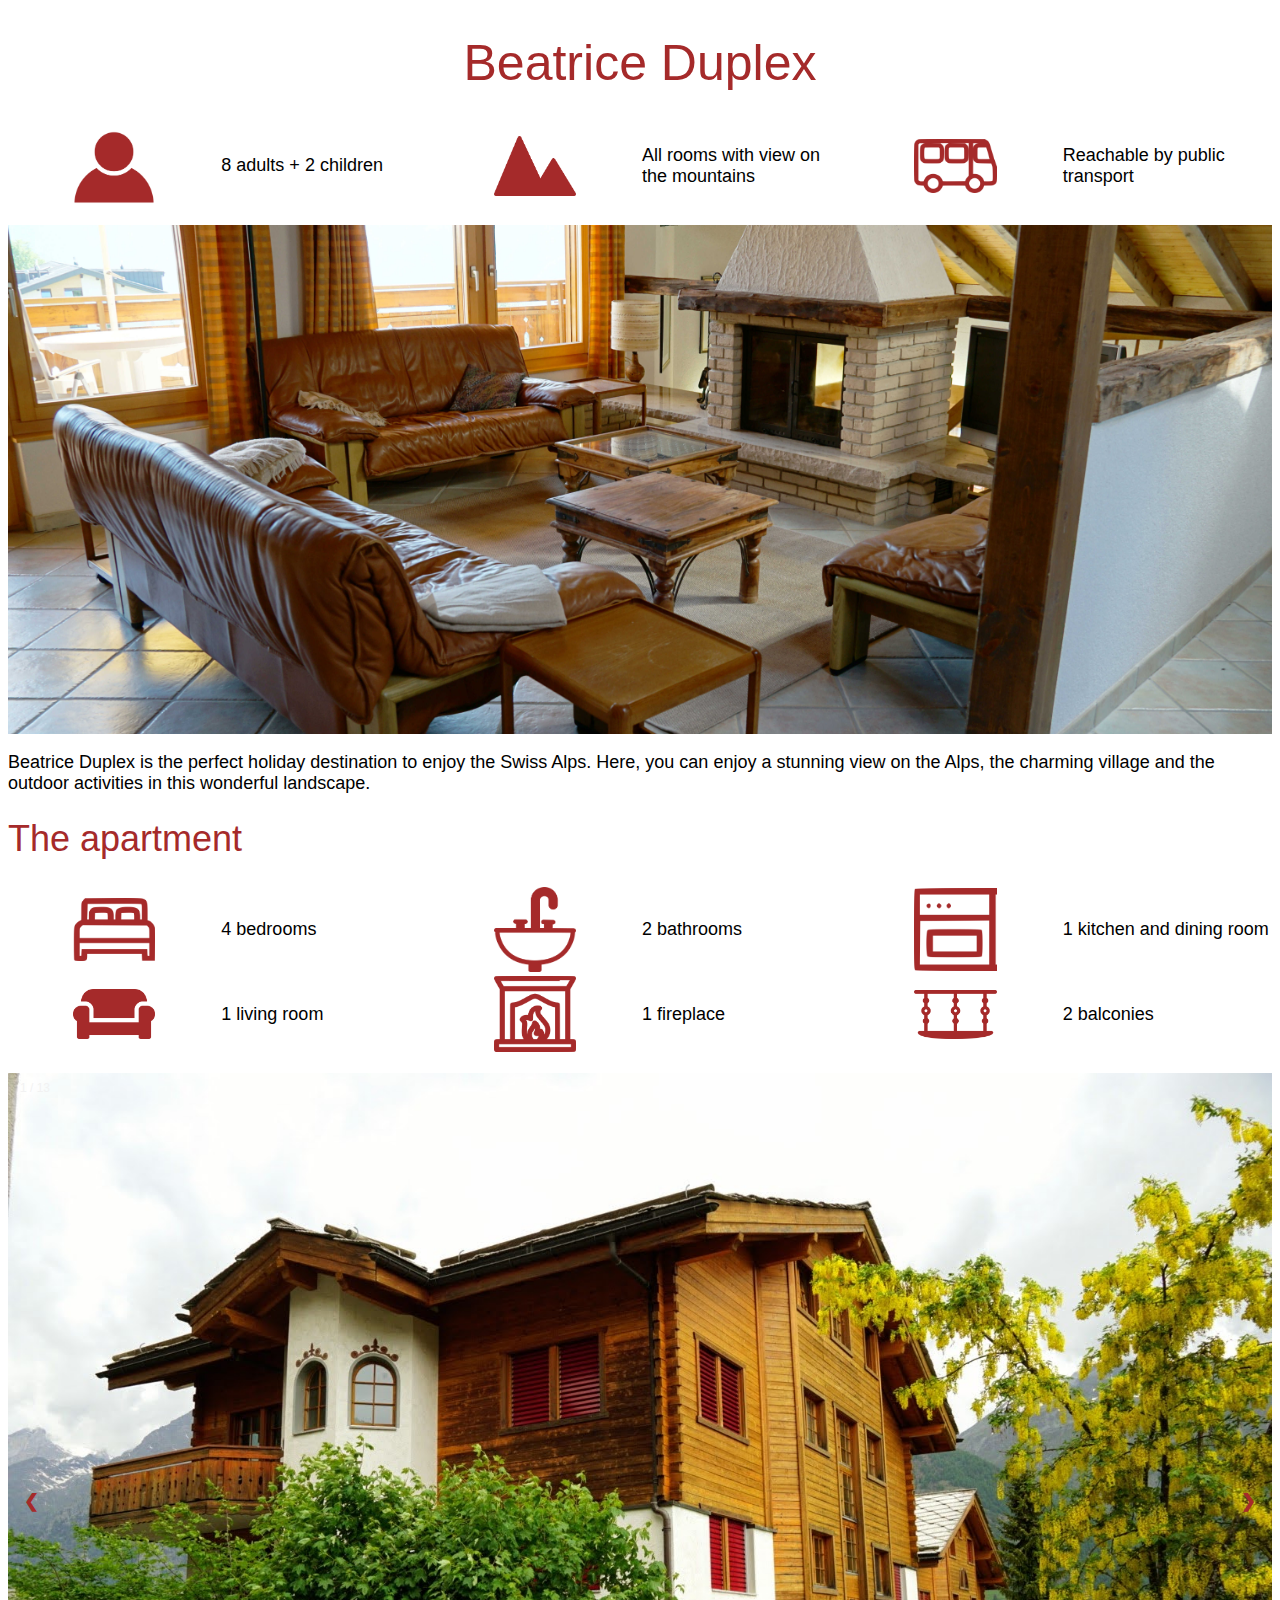
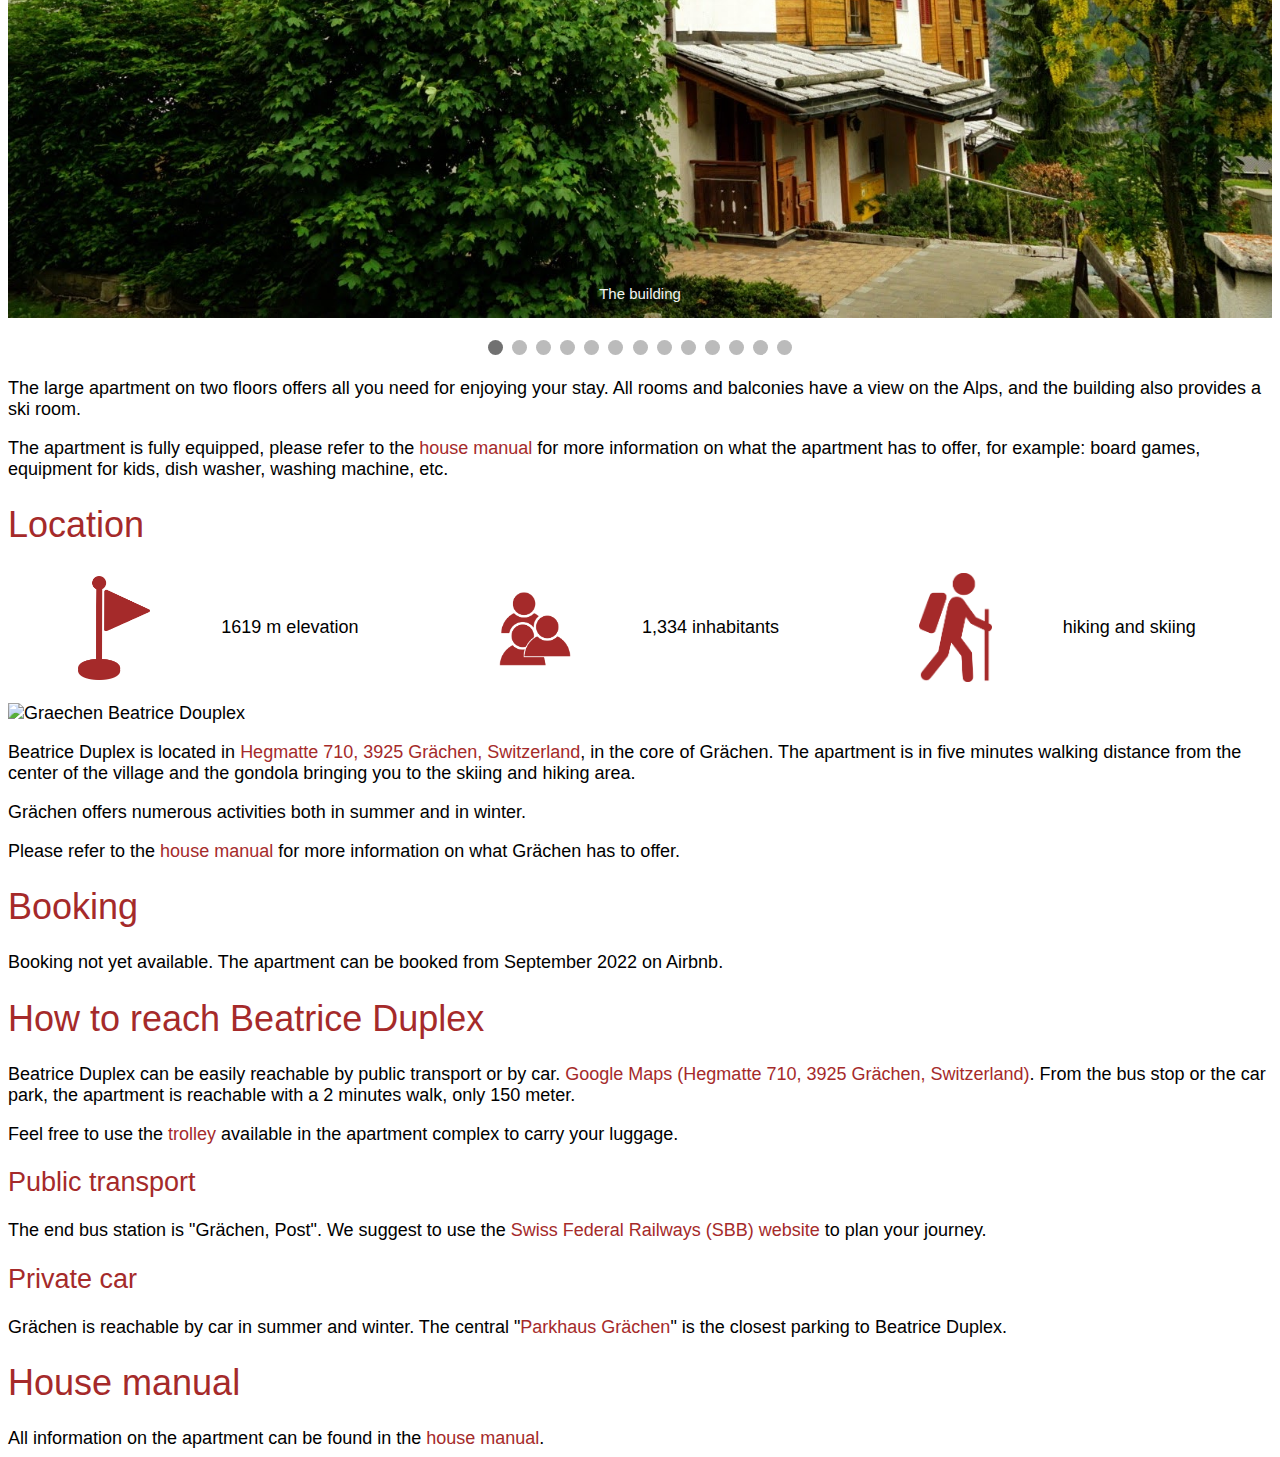
==== index.html @ f0dab436 "Reduced text Signed-off-by: RS <riccardo.scarinci@gmail.com>" ====
<!DOCTYPE html>
<!--
To change this license header, choose License Headers in Project Properties.
To change this template file, choose Tools | Templates
and open the template in the editor.
-->
<html>
    <head>
        <title>Beatrice Duplex</title><!-- tab title -->
        <link rel="stylesheet" href="stylesRiS.css"><!-- RiS style -->
        <meta charset="UTF-8">
        <meta name="viewport" content="width=device-width, initial-scale=1.0">
    </head>
    <body>

        <h1 class="title">Beatrice Duplex</h1>

        <table style="width:100%">
            <tr>
                <td style="width:16%;">
                    <img class="logo" src="Img/logoPerson.png" alt="" width=40%/>
                </td>
                <td style="width:16%;">   
                    8 adults + 2 children
                </td>
                <td style="width:16%;">
                    <img class="logo" src="Img/logoMountain.png" alt="" width=40%/>
                </td>
                <td style="width:16%;">   
                    All rooms with view on the mountains
                </td>
                <td style="width:16%;">
                    <img class="logo" src="Img/logoBus.png" alt="" width=40%/>
                </td>
                <td style="width:16%;">   
                    Reachable by public transport
                </td>
            </tr>
        </table>

        <p></p>

        <img class="img-main" src="Img/0.jpg" alt="Graechen Beatrice Douplex"/>

        <p>
            Beatrice Duplex is the perfect holiday destination to enjoy the Swiss Alps. 
            Here, you can enjoy a stunning view on the Alps, the charming village and the outdoor activities in this wonderful landscape.

        </p>

        <h1 id="apartment">The apartment</h1>

        <table style="width:100%">
            <tr>
                <td style="width:16%;">
                    <img class="logo" src="Img/logoBed.png" alt="" width=40%/>
                </td>
                <td style="width:16%;">   
                    4 bedrooms
                </td>
                <td style="width:16%;">
                    <img class="logo" src="Img/logoBathroom.png" alt="" width=40%/>
                </td>
                <td style="width:16%;">   
                    2 bathrooms
                </td>
                <td style="width:16%;">
                    <img class="logo" src="Img/logoKitchen.png" alt="" width=40%/>
                </td>
                <td style="width:16%;">   
                    1 kitchen and dining room
                </td>
            </tr>
            <tr>
                <td>
                    <img class="logo" src="Img/logoSofa.png" alt="" width=40%/>
                </td>
                <td>   
                    1 living room
                </td>
                <td>
                    <img class="logo" src="Img/logoFlame.png" alt="" width=40%/>
                </td>
                <td>   
                    1 fireplace
                </td>
                <td>
                    <img class="logo" src="Img/logoBalcony.png" alt="" width=40%/>
                </td>
                <td>   
                    2 balconies
                </td>
            </tr>
        </table>

        <p></p>

        <!-- Slideshow container. From: https://www.w3schools.com/howto/howto_js_slideshow.asp-->
        <div class="slideshow-container">

            <!-- Full-width images with number and caption text -->
            <div class="mySlides fade">
                <div class="numbertext">1 / 13</div>
                <img src="Img/1.jpg" style="width: 100%">
                <div class="text">The building</div>
            </div>

            <div class="mySlides fade">
                <div class="numbertext">2 / 13</div>
                <img src="Img/2.jpg" style="width: 100%">
                <div class="text">Dining room</div>
            </div>

            <div class="mySlides fade">
                <div class="numbertext">3 / 13</div>
                <img src="Img/3.jpg" style="width: 100%">
                <div class="text">Kitchen</div>
            </div>

            <div class="mySlides fade">
                <div class="numbertext">4 / 13</div>
                <img src="Img/4h.jpg" style="width: 44.44%">
                <div class="text">Lower floor bedroom 1</div>
            </div>

            <div class="mySlides fade">
                <div class="numbertext">5 / 13</div>
                <img src="Img/5h.jpg" style="width: 44.44%">
                <div class="text">Lower floor bedroom 2</div>
            </div>

            <div class="mySlides fade">
                <div class="numbertext">6 / 13</div>
                <img src="Img/6h.jpg" style="width: 44.44%">
                <div class="text">Lower floor bathroom</div>
            </div> 

            <div class="mySlides fade">
                <div class="numbertext">7 / 13</div>
                <img src="Img/7.jpg" style="width: 100%">
                <div class="text">Staircase to upper floor</div>
            </div> 

            <div class="mySlides fade">
                <div class="numbertext">8 / 13</div>
                <img src="Img/8.jpg" style="width: 100%">
                <div class="text">Living room</div>
            </div>

            <div class="mySlides fade">
                <div class="numbertext">9 / 13</div>
                <img src="Img/9.jpg" style="width: 100%">
                <div class="text">Living room</div>
            </div>

            <div class="mySlides fade">
                <div class="numbertext">10 / 13</div>
                <img src="Img/10.jpg" style="width: 100%">
                <div class="text">Upper floor bedroom 1</div>
            </div>

            <div class="mySlides fade">
                <div class="numbertext">11 / 13</div>
                <img src="Img/11.jpg" style="width: 100%">
                <div class="text">Upper floor bedroom 2</div>
            </div>

            <div class="mySlides fade">
                <div class="numbertext">12 / 13</div>
                <img src="Img/12h.jpg" style="width: 44.44%">
                <div class="text">Upper floor balcony</div>
            </div>

            <div class="mySlides fade">
                <div class="numbertext">13 / 13</div>
                <img src="Img/13h.jpg" style="width: 44.44%">
                <div class="text">Upper floor bathroom</div>
            </div>

            <!-- Next and previous buttons -->
            <a class="prev" onclick="plusSlides(-1)">&#10094;</a>
            <a class="next" onclick="plusSlides(1)">&#10095;</a>
        </div>
        <br>

        <!-- The dots/circles -->
        <div style="text-align:center">
            <span class="dot" onclick="currentSlide(1)"></span>
            <span class="dot" onclick="currentSlide(2)"></span>
            <span class="dot" onclick="currentSlide(3)"></span>
            <span class="dot" onclick="currentSlide(4)"></span>
            <span class="dot" onclick="currentSlide(5)"></span>
            <span class="dot" onclick="currentSlide(6)"></span>
            <span class="dot" onclick="currentSlide(7)"></span>
            <span class="dot" onclick="currentSlide(8)"></span>
            <span class="dot" onclick="currentSlide(9)"></span>
            <span class="dot" onclick="currentSlide(10)"></span>
            <span class="dot" onclick="currentSlide(11)"></span>
            <span class="dot" onclick="currentSlide(12)"></span>
            <span class="dot" onclick="currentSlide(13)"></span>
        </div>

        <!-- JavaScript for slide show -->
        <script src="jsSlideShow.js"></script>

        <p> The large apartment on two floors offers all you need for enjoying your stay.
            All rooms and balconies have a view on the Alps, and the building also provides a ski room.
        </p>

        <p>
            The apartment is fully equipped, please refer to the <a href="houseManual.html" target="_blank">house manual</a> for more information on what the apartment has to offer, for example: board games, equipment for kids, dish washer, washing machine, etc. 
        </p>

        <h1 id="location">Location</h1>
        <table style="width:100%">
            <tr>
                <td style="width:16%;">
                    <img class="logo" src="Img/logoElevation.png" alt="" width=35%/>
                </td>
                <td style="width:16%;">   
                    1619 m elevation
                </td>
                <td style="width:16%;">
                    <img class="logo" src="Img/logoInhabitants.png" alt="" width=35%/>
                </td>
                <td style="width:16%;">   
                    1,334 inhabitants
                </td>
                <td style="width:16%;">
                    <img class="logo" src="Img/logoHiking.png" alt="" width=35%/>
                </td>
                <td style="width:16%;">   
                    hiking and skiing
                </td>
            </tr>
        </table>

        <p></p>

        <img class="img-main" src="Img/graechen1.png" alt="Graechen Beatrice Douplex"/>

        <p>Beatrice Duplex is located in <a href="https://www.google.ch/maps/place/46%C2%B011'53.0%22N+7%C2%B050'19.1%22E/@46.1980573,7.8380907,19z/data=!3m1!4b1!4m5!3m4!1s0x0:0x433d6845b68dfb61!8m2!3d46.1980573!4d7.8386379" target="_blank">
                Hegmatte 710, 3925 Grächen, Switzerland</a>, in the core of Grächen. 
            The apartment is in five minutes walking distance from the center of the village and the gondola bringing you to the skiing and hiking area.</p>

        <p>
            Grächen offers numerous activities both in summer and in winter. <p>
            Please refer to the <a href="houseManual.html" target="_blank">house manual</a> for more information on what Grächen has to offer. 
        </p> 


        <h1 id="booking">Booking</h1>
        Booking not yet available. The apartment can be booked from September 2022 on Airbnb.


        <h1 id="howToReach">How to reach Beatrice Duplex</h1>
        Beatrice Duplex can be easily reachable by public transport or by car.
        <a href="https://www.google.ch/maps/place/46%C2%B011'53.0%22N+7%C2%B050'19.1%22E/@46.1980573,7.8380907,19z/data=!3m1!4b1!4m5!3m4!1s0x0:0x433d6845b68dfb61!8m2!3d46.1980573!4d7.8386379" target="_blank">
            Google Maps (Hegmatte 710, 3925 Grächen, Switzerland)</a>.
        From the bus stop or the car park, the apartment is reachable with a 2 minutes walk, only 150 meter. 

        <p>
            Feel free to use the <a href="houseManual.html#HouseManual_Trolley" target="_blank">trolley</a> available in the apartment complex to carry your luggage.
        </p>

        <h2>Public transport</h2> 
        The end bus station is "Grächen, Post".
        We suggest to use the <a href="https://www.sbb.ch/en" target="_blank">Swiss Federal Railways (SBB) website</a> to plan your journey.

        <h2>Private car</h2>
        Grächen is reachable by car in summer and winter.
        The central "<a href="https://www.google.ch/maps/place/Parkhaus+Gr%C3%A4chen/@46.1975485,7.8381916,18z/data=!4m22!1m16!4m15!1m6!1m2!1s0x478f40910819bbf1:0xd77069975ff9c9c6!2sParkhaus+Gr%C3%A4chen!2m2!1d7.8394723!2d46.1973441!1m6!1m2!1s0x478f4091b676a4ab:0x159057886fe4dd62!2sBeatrice+Relax!2m2!1d7.8386003!2d46.1980609!3e2!3m4!1s0x478f40910819bbf1:0xd77069975ff9c9c6!8m2!3d46.1973441!4d7.8394723?hl=en" target="_blank">Parkhaus Grächen</a>" is the closest parking to Beatrice Duplex.
        
        
        <h1></h1>
        <h1>House manual</h1>
        All information on the apartment can be found in the <a href="houseManual.html" target="_blank">house manual</a>.


    </body>
</html>
---- stylesRiS.css ----
/*
To change this license header, choose License Headers in Project Properties.
To change this template file, choose Tools | Templates
and open the template in the editor.
*/
/* 
    Created on : 22 Jul 2022, 13:59:38
    Author     : Riccardo
*/

/* Font family */
body {
  font-family: Arial;
  font-size: 18px;
}

/* Colour of all headings */
h1, h2, h3 {
  color: brown;
  font-weight:normal;
}



.title{
    font-size: 50px;
    text-align: center;
}

/* hyperlink colour */
a{
    color: brown;
}

a:link {
  text-decoration: none;
}

a:visited {
  text-decoration: none;
}

a:hover {
  text-decoration: underline;
}

a:active {
  text-decoration: none;
}

/* All images centered: https://www.w3schools.com/css/css_align.asp*/
img {
  display: block;
  margin-left: auto;
  margin-right: auto;
}

/* Logo images */
.logo{
    min-width: 30px;
}

/* Main image*/
.img-main{
    width: 100%;
}

/* Slideshow from: https://www.w3schools.com/howto/howto_js_slideshow.asp */

* {box-sizing:border-box}

/* Slideshow container */
.slideshow-container {
  width: 100%;
    /*max-width: 1000px;*/
  position: relative;
  margin: auto;
}

/* Hide the images by default */
.mySlides {
  display: none;
}

/* Next & previous buttons */
.prev, .next {
  cursor: pointer;
  position: absolute;
  top: 50%;
  width: auto;
  margin-top: -22px;
  padding: 16px;
  color: brown;
  font-weight: bold;
  font-size: 18px;
  transition: 0.6s ease;
  border-radius: 0 3px 3px 0;
  user-select: none;
}

/* Position the "next button" to the right */
.next {
  right: 0;
  border-radius: 3px 0 0 3px;
}

/* On hover, add a black background color with a little bit see-through */
.prev:hover, .next:hover {
  background-color: rgba(0,0,0,0.8);
}

/* Caption text */
.text {
  color: #f2f2f2;
  font-size: 15px;
  padding: 8px 12px;
  position: absolute;
  bottom: 8px;
  width: 100%;
  text-align: center;
}

/* Number text (1/3 etc) */
.numbertext {
  color: #f2f2f2;
  font-size: 12px;
  padding: 8px 12px;
  position: absolute;
  top: 0;
}

/* The dots/bullets/indicators */
.dot {
  cursor: pointer;
  height: 15px;
  width: 15px;
  margin: 0 2px;
  background-color: #bbb;
  border-radius: 50%;
  display: inline-block;
  transition: background-color 0.6s ease;
}

.active, .dot:hover {
  background-color: #717171;
}

/* Fading animation */
.fade {
  animation-name: fade;
  animation-duration: 1.5s;
}

@keyframes fade {
  from {opacity: .4}
  to {opacity: 1}
}
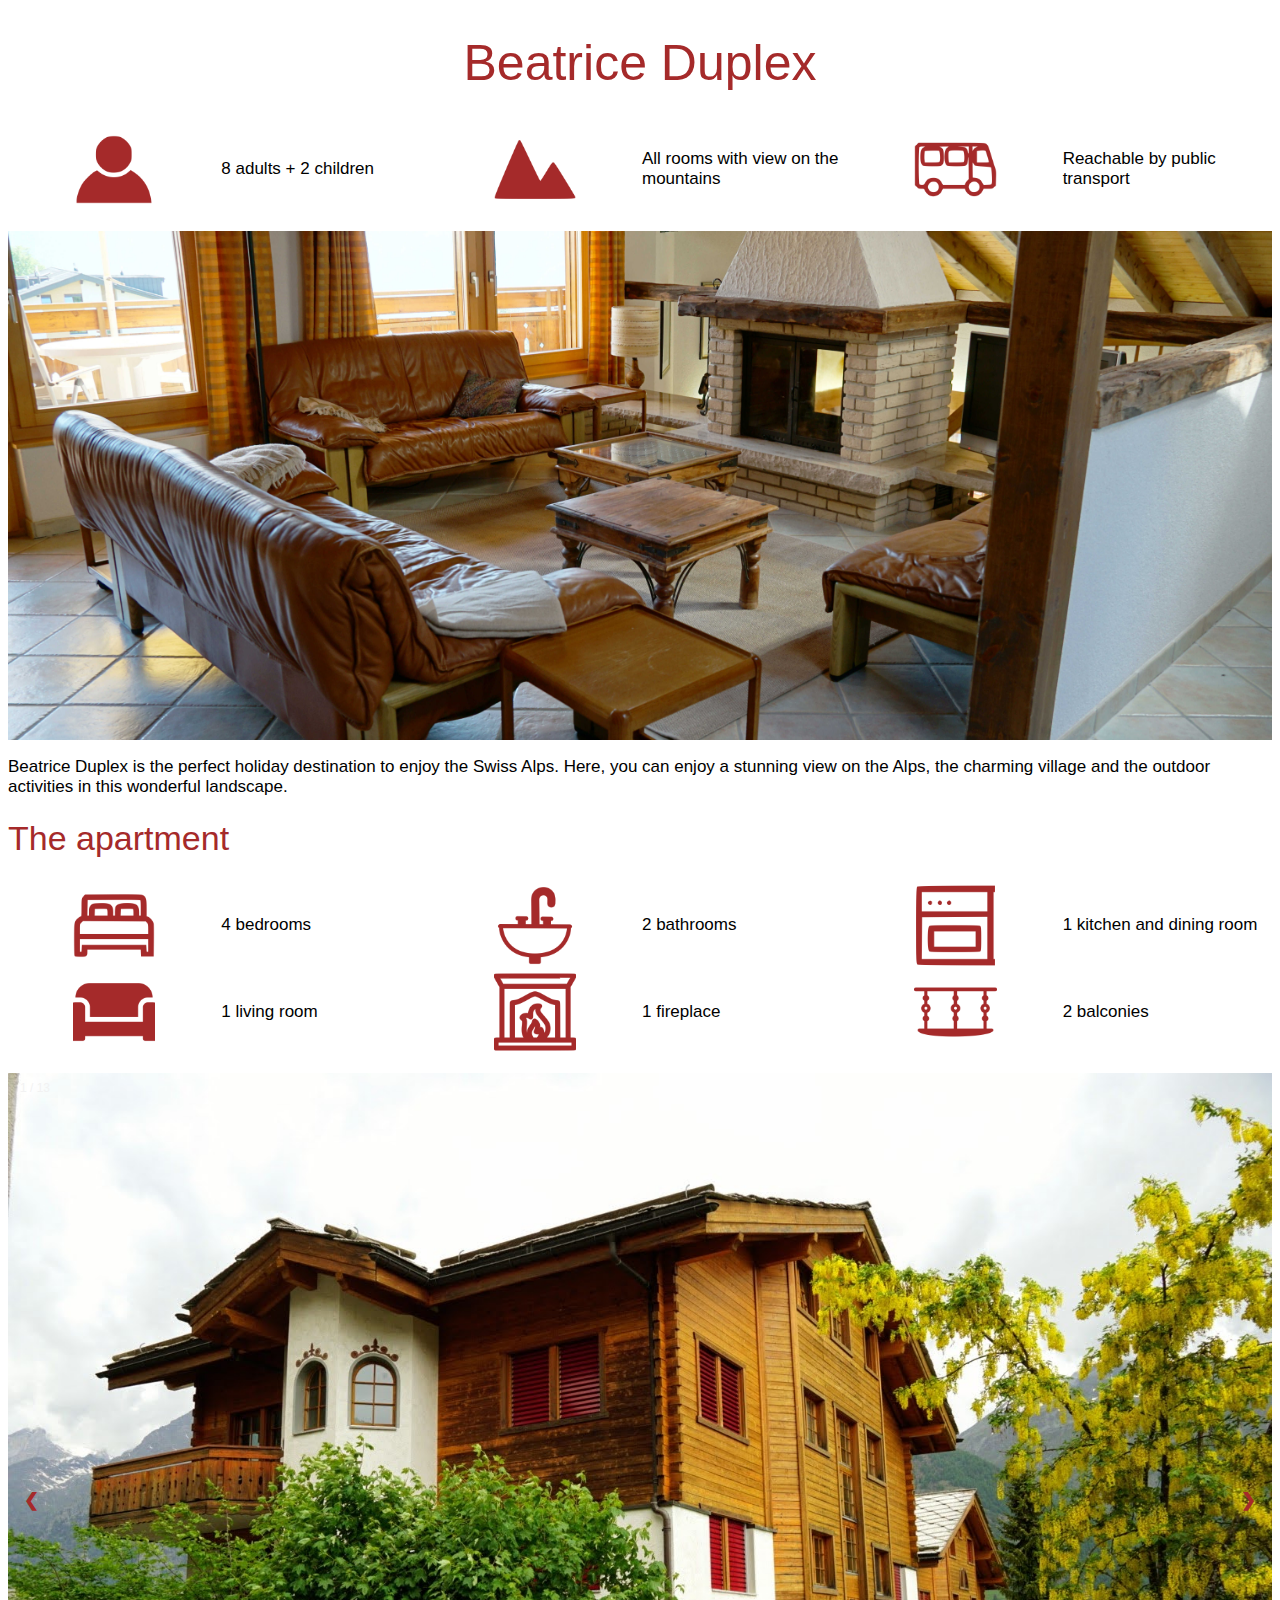
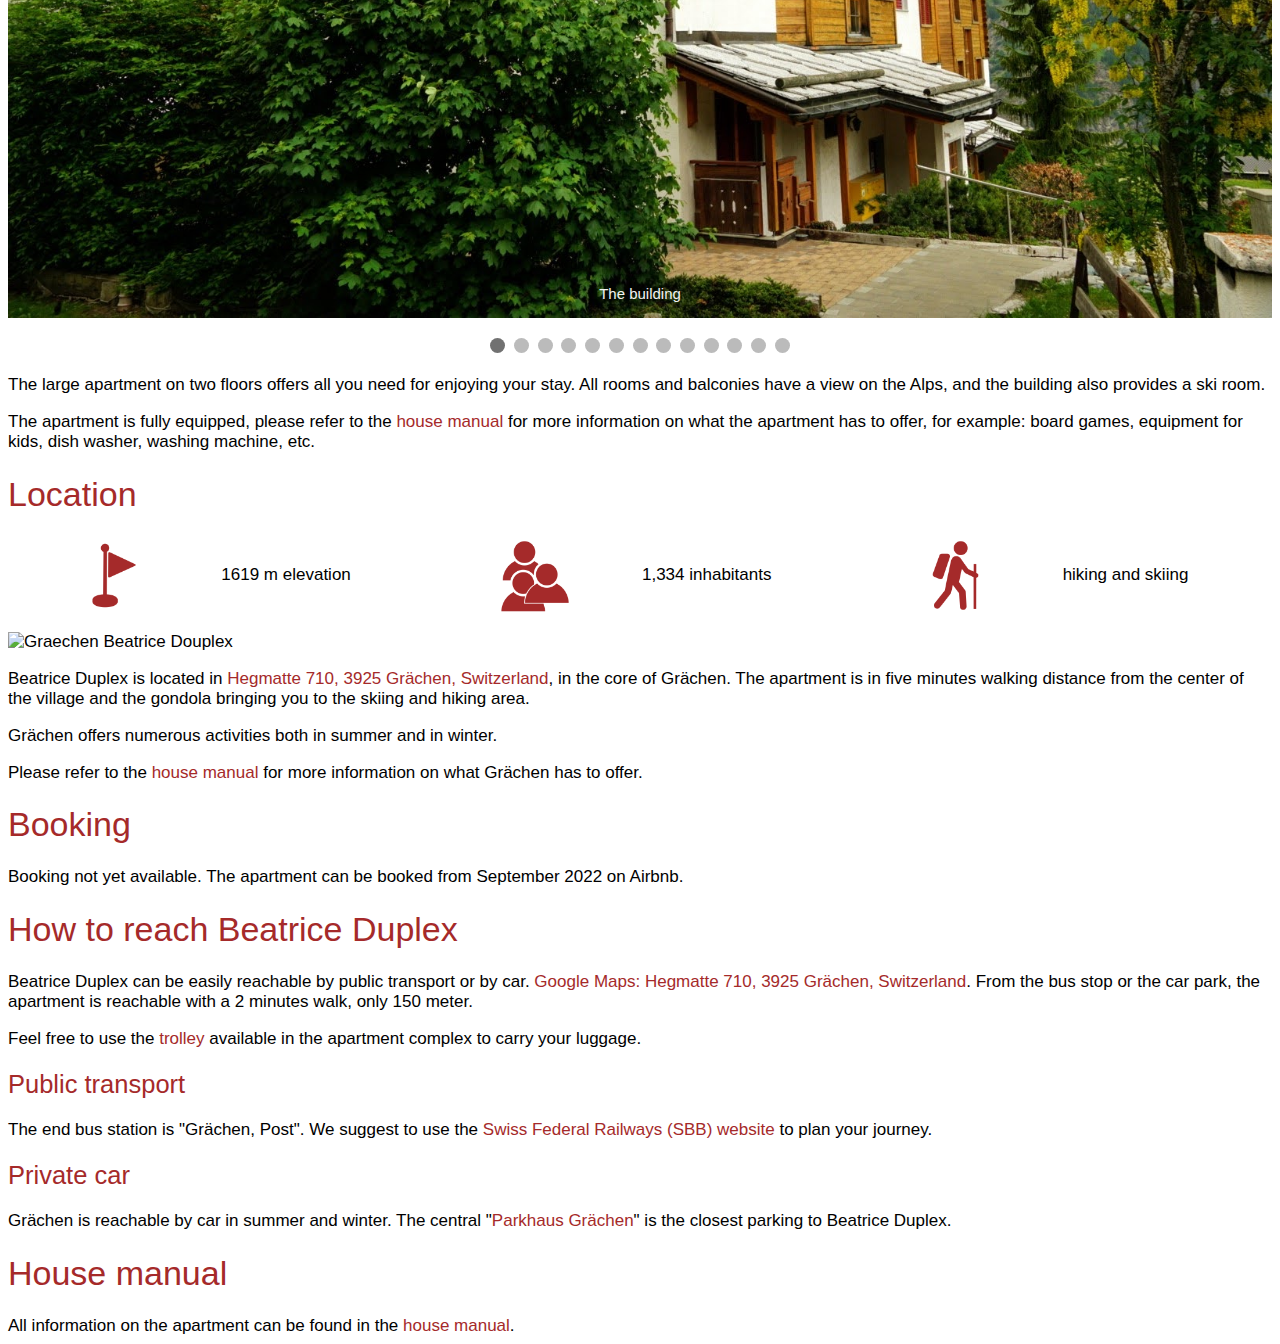
==== commit 587ddcdf: "Improved logos and images" ====
--- a/index.html
+++ b/index.html
@@ -256,7 +256,7 @@
         <h1 id="howToReach">How to reach Beatrice Duplex</h1>
         Beatrice Duplex can be easily reachable by public transport or by car.
         <a href="https://www.google.ch/maps/place/46%C2%B011'53.0%22N+7%C2%B050'19.1%22E/@46.1980573,7.8380907,19z/data=!3m1!4b1!4m5!3m4!1s0x0:0x433d6845b68dfb61!8m2!3d46.1980573!4d7.8386379" target="_blank">
-            Google Maps (Hegmatte 710, 3925 Grächen, Switzerland)</a>.
+            Google Maps: Hegmatte 710, 3925 Grächen, Switzerland</a>.
         From the bus stop or the car park, the apartment is reachable with a 2 minutes walk, only 150 meter. 
 
         <p>
--- a/stylesRiS.css
+++ b/stylesRiS.css
@@ -11,7 +11,7 @@
 /* Font family */
 body {
   font-family: Arial;
-  font-size: 18px;
+  font-size: 17px;
 }
 
 /* Colour of all headings */
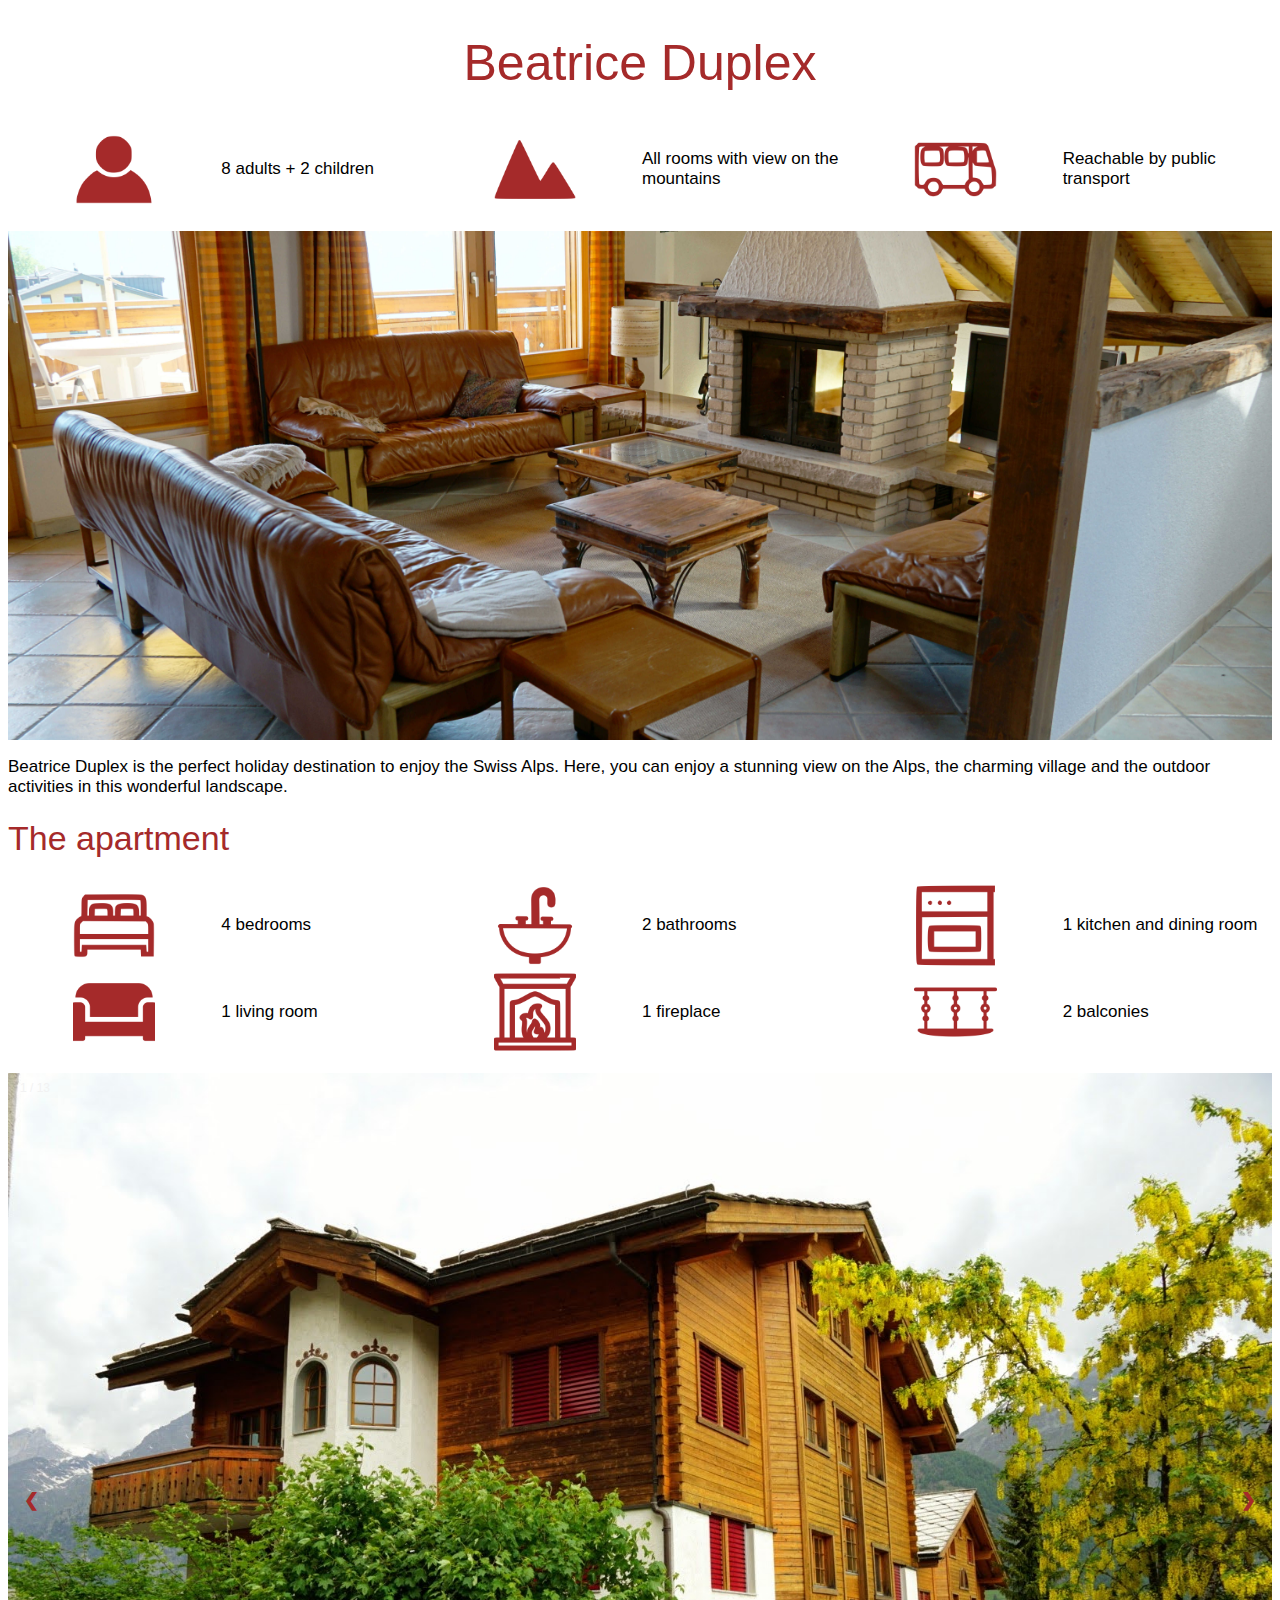
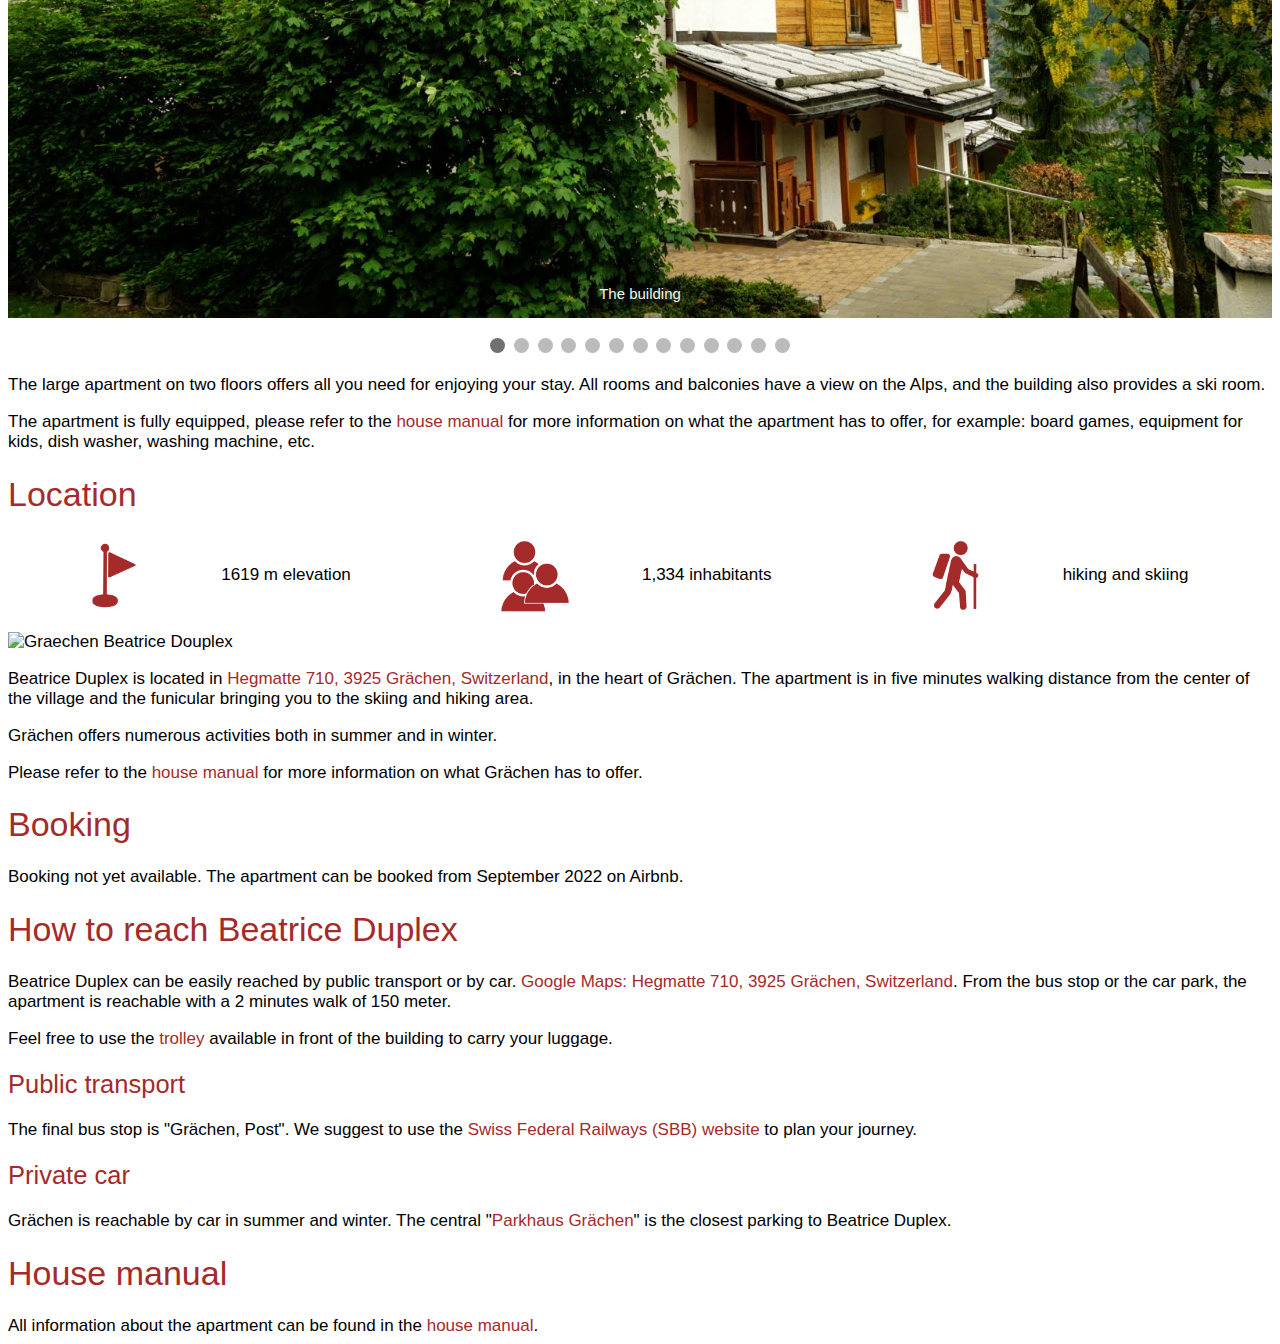
==== commit ed71fa56: "improved english. Sophia check" ====
--- a/index.html
+++ b/index.html
@@ -240,8 +240,8 @@
         <img class="img-main" src="Img/graechen1.png" alt="Graechen Beatrice Douplex"/>
 
         <p>Beatrice Duplex is located in <a href="https://www.google.ch/maps/place/46%C2%B011'53.0%22N+7%C2%B050'19.1%22E/@46.1980573,7.8380907,19z/data=!3m1!4b1!4m5!3m4!1s0x0:0x433d6845b68dfb61!8m2!3d46.1980573!4d7.8386379" target="_blank">
-                Hegmatte 710, 3925 Grächen, Switzerland</a>, in the core of Grächen. 
-            The apartment is in five minutes walking distance from the center of the village and the gondola bringing you to the skiing and hiking area.</p>
+                Hegmatte 710, 3925 Grächen, Switzerland</a>, in the heart of Grächen. 
+            The apartment is in five minutes walking distance from the center of the village and the funicular bringing you to the skiing and hiking area.</p>
 
         <p>
             Grächen offers numerous activities both in summer and in winter. <p>
@@ -254,17 +254,17 @@
 
 
         <h1 id="howToReach">How to reach Beatrice Duplex</h1>
-        Beatrice Duplex can be easily reachable by public transport or by car.
+        Beatrice Duplex can be easily reached by public transport or by car.
         <a href="https://www.google.ch/maps/place/46%C2%B011'53.0%22N+7%C2%B050'19.1%22E/@46.1980573,7.8380907,19z/data=!3m1!4b1!4m5!3m4!1s0x0:0x433d6845b68dfb61!8m2!3d46.1980573!4d7.8386379" target="_blank">
             Google Maps: Hegmatte 710, 3925 Grächen, Switzerland</a>.
-        From the bus stop or the car park, the apartment is reachable with a 2 minutes walk, only 150 meter. 
-
-        <p>
-            Feel free to use the <a href="houseManual.html#HouseManual_Trolley" target="_blank">trolley</a> available in the apartment complex to carry your luggage.
+        From the bus stop or the car park, the apartment is reachable with a 2 minutes walk of 150 meter. 
+
+        <p>
+            Feel free to use the <a href="houseManual.html#HouseManual_Trolley" target="_blank">trolley</a> available in front of the building to carry your luggage.
         </p>
 
         <h2>Public transport</h2> 
-        The end bus station is "Grächen, Post".
+        The final bus stop is "Grächen, Post".
         We suggest to use the <a href="https://www.sbb.ch/en" target="_blank">Swiss Federal Railways (SBB) website</a> to plan your journey.
 
         <h2>Private car</h2>
@@ -274,7 +274,7 @@
         
         <h1></h1>
         <h1>House manual</h1>
-        All information on the apartment can be found in the <a href="houseManual.html" target="_blank">house manual</a>.
+        All information about the apartment can be found in the <a href="houseManual.html" target="_blank">house manual</a>.
 
 
     </body>
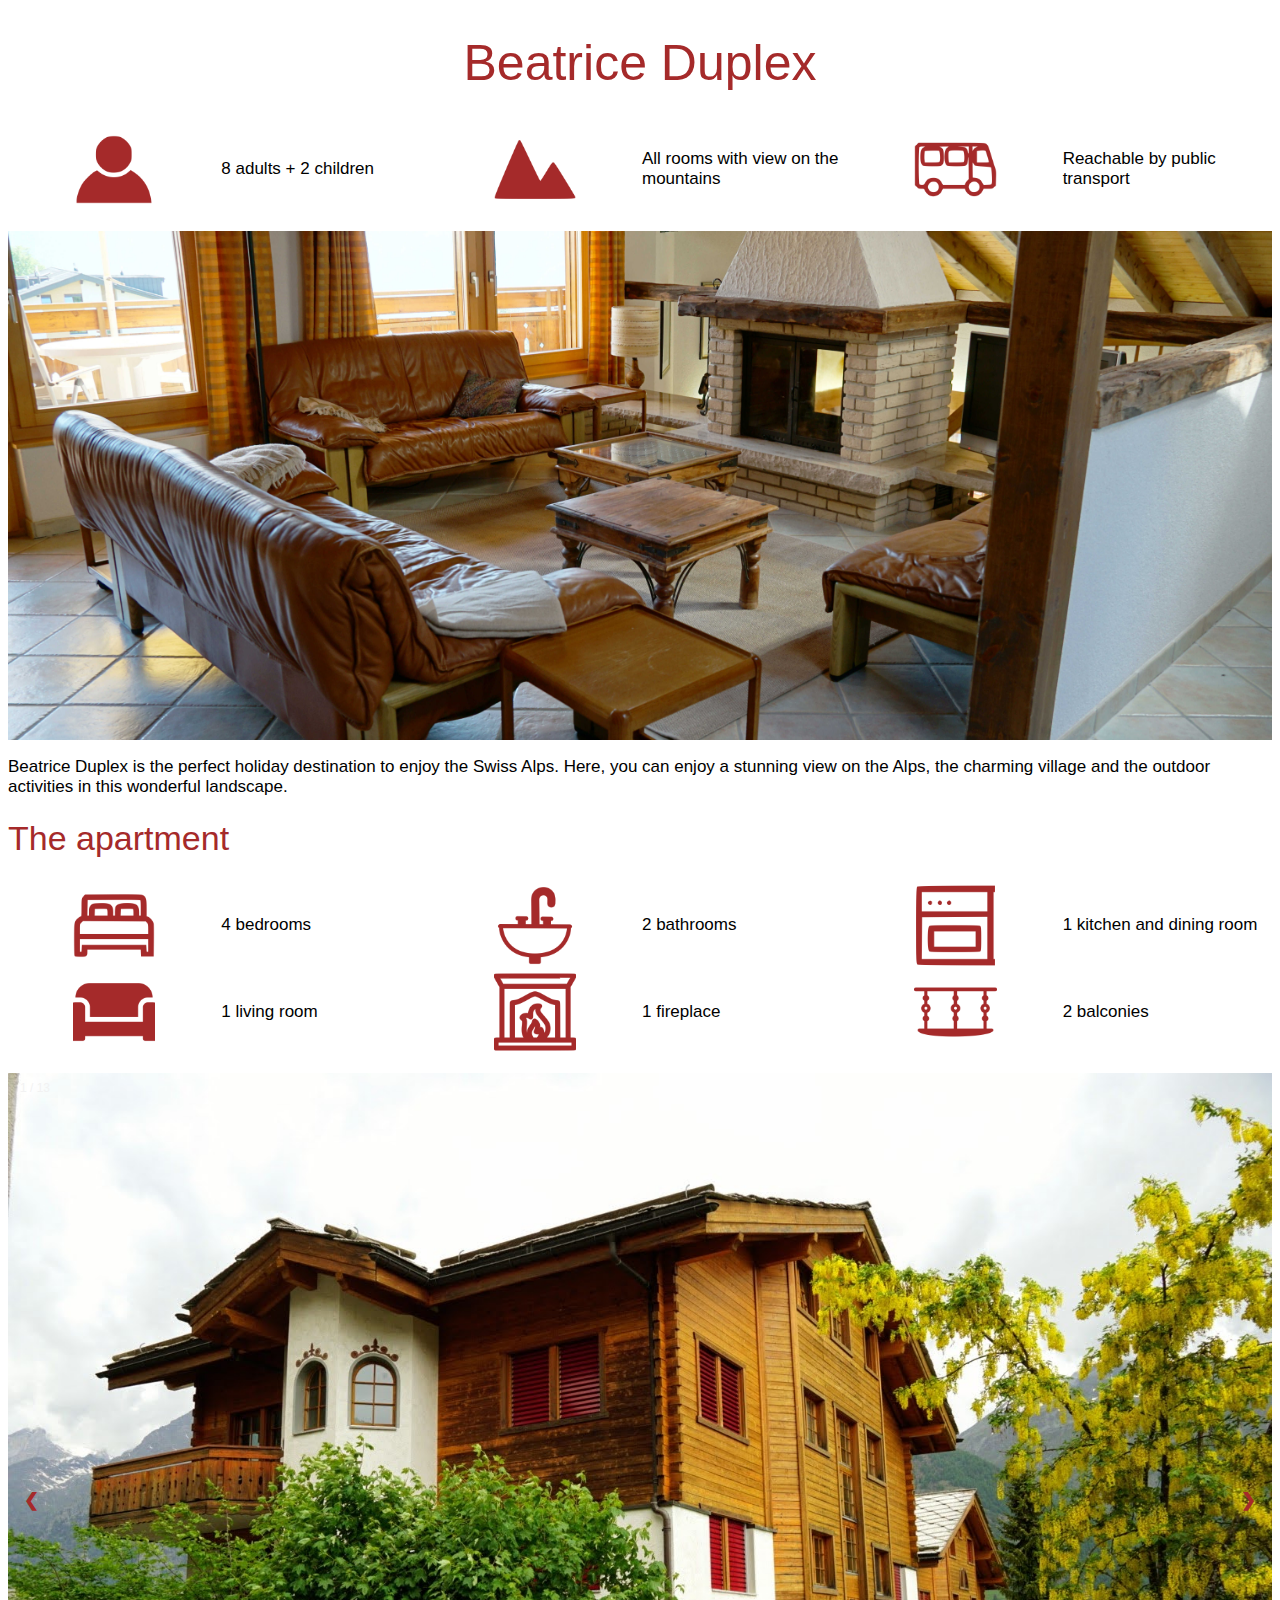
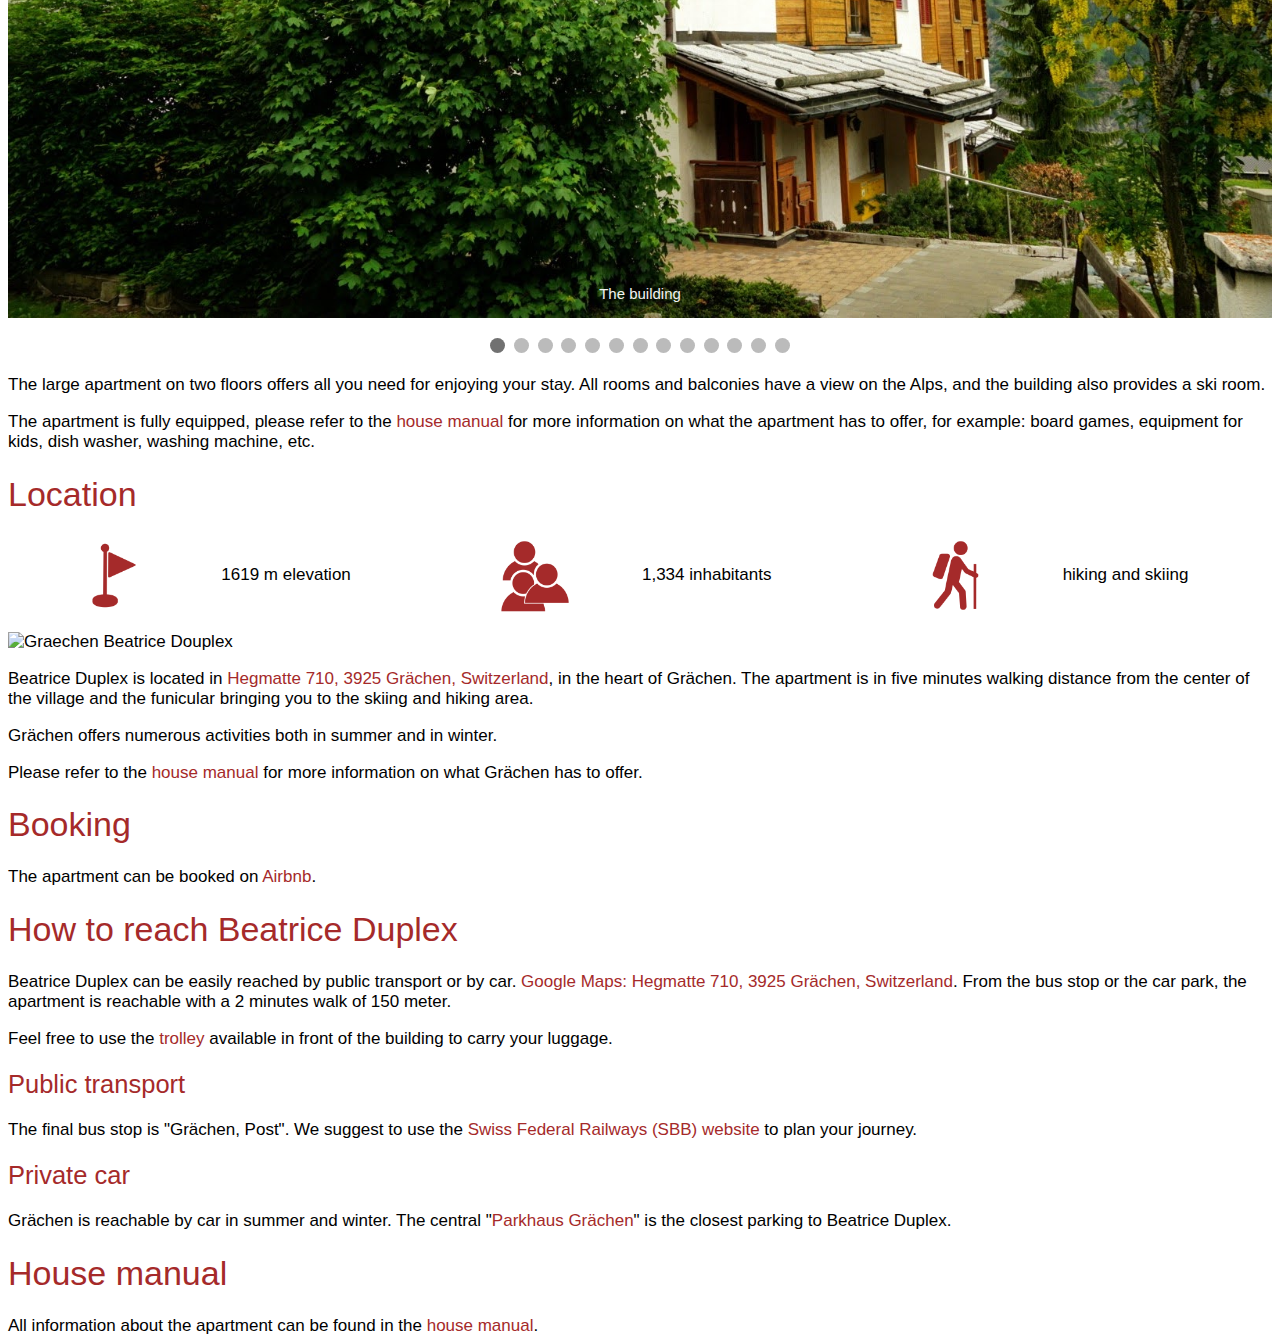
==== commit f575a7a6: "Update index.html" ====
--- a/index.html
+++ b/index.html
@@ -250,7 +250,7 @@
 
 
         <h1 id="booking">Booking</h1>
-        Booking not yet available. The apartment can be booked from September 2022 on Airbnb.
+        The apartment can be booked on <a href="https://www.airbnb.co.uk/rooms/699808112549027459?check_in=2022-09-08&check_out=2022-09-13&guests=1&adults=1&s=67&unique_share_id=b99619a6-0c37-45b2-b2c3-19018f0fec6b" target="_blank">Airbnb</a>.
 
 
         <h1 id="howToReach">How to reach Beatrice Duplex</h1>
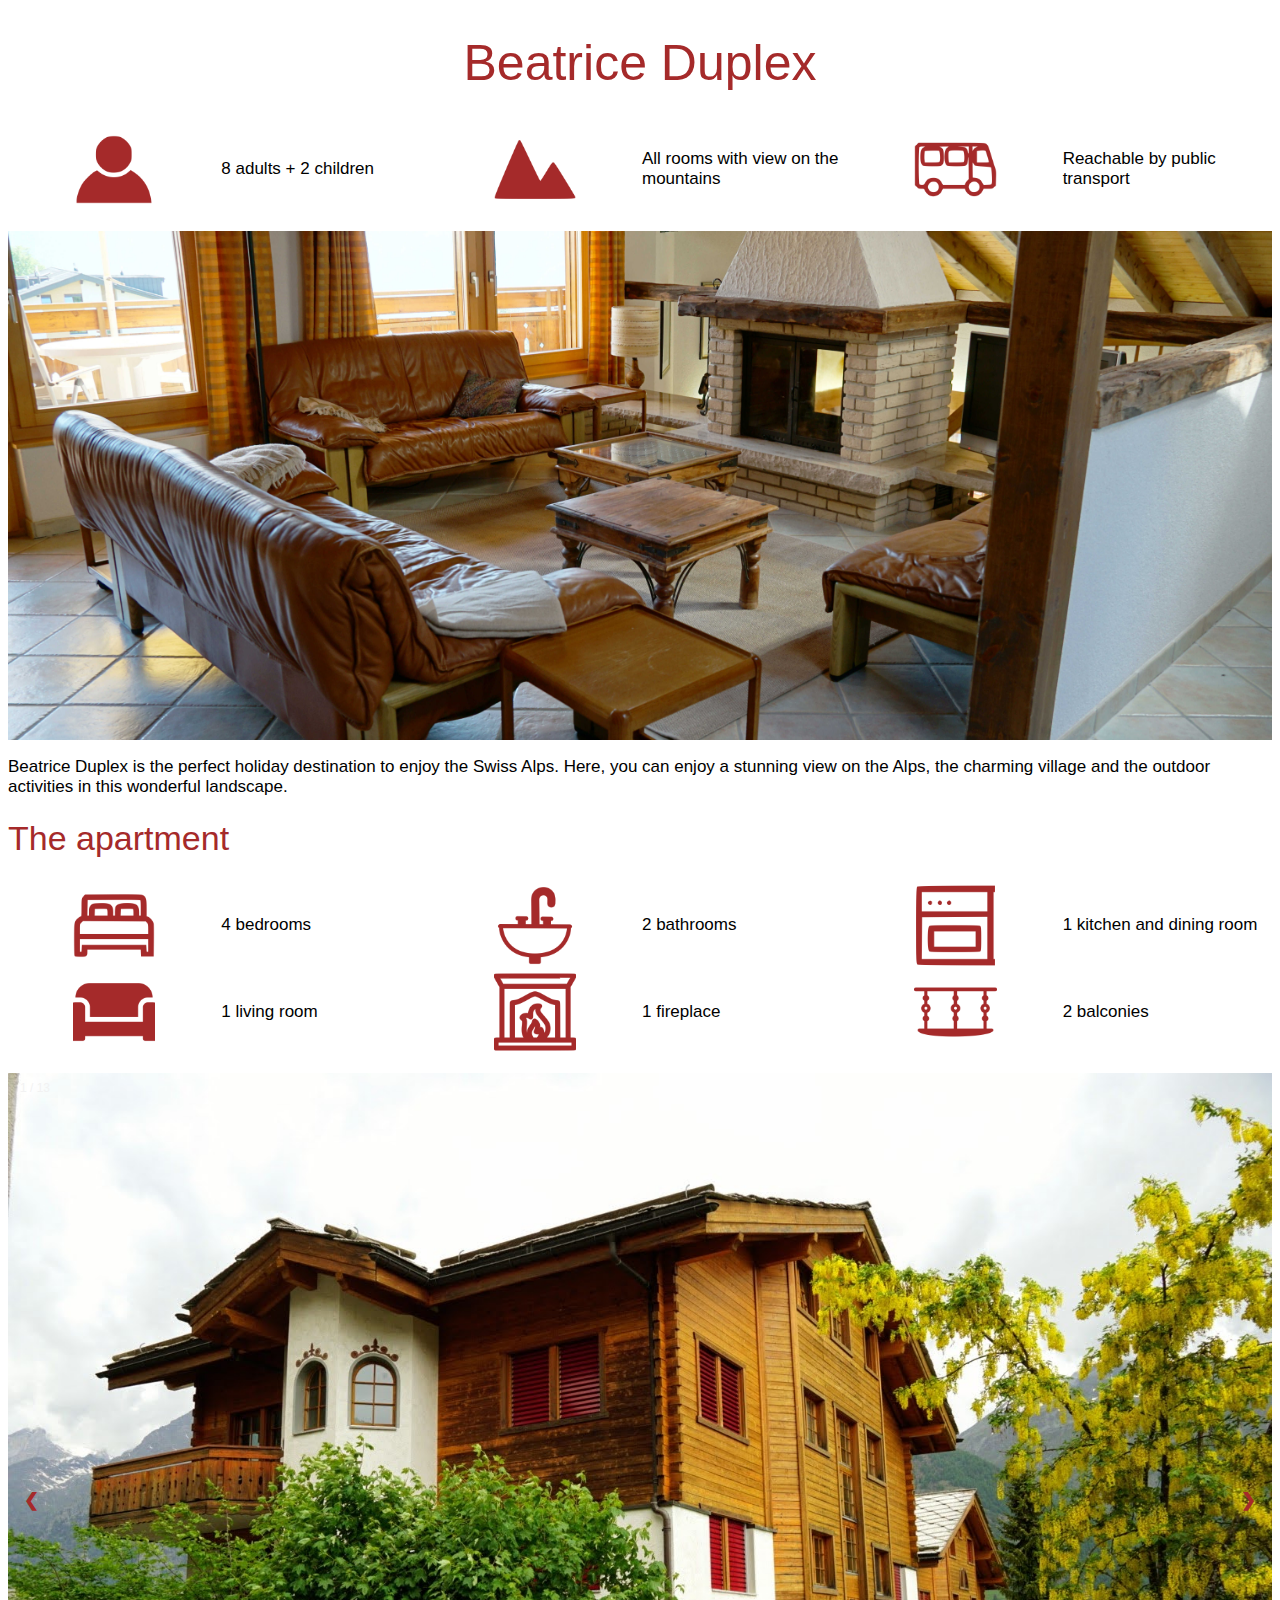
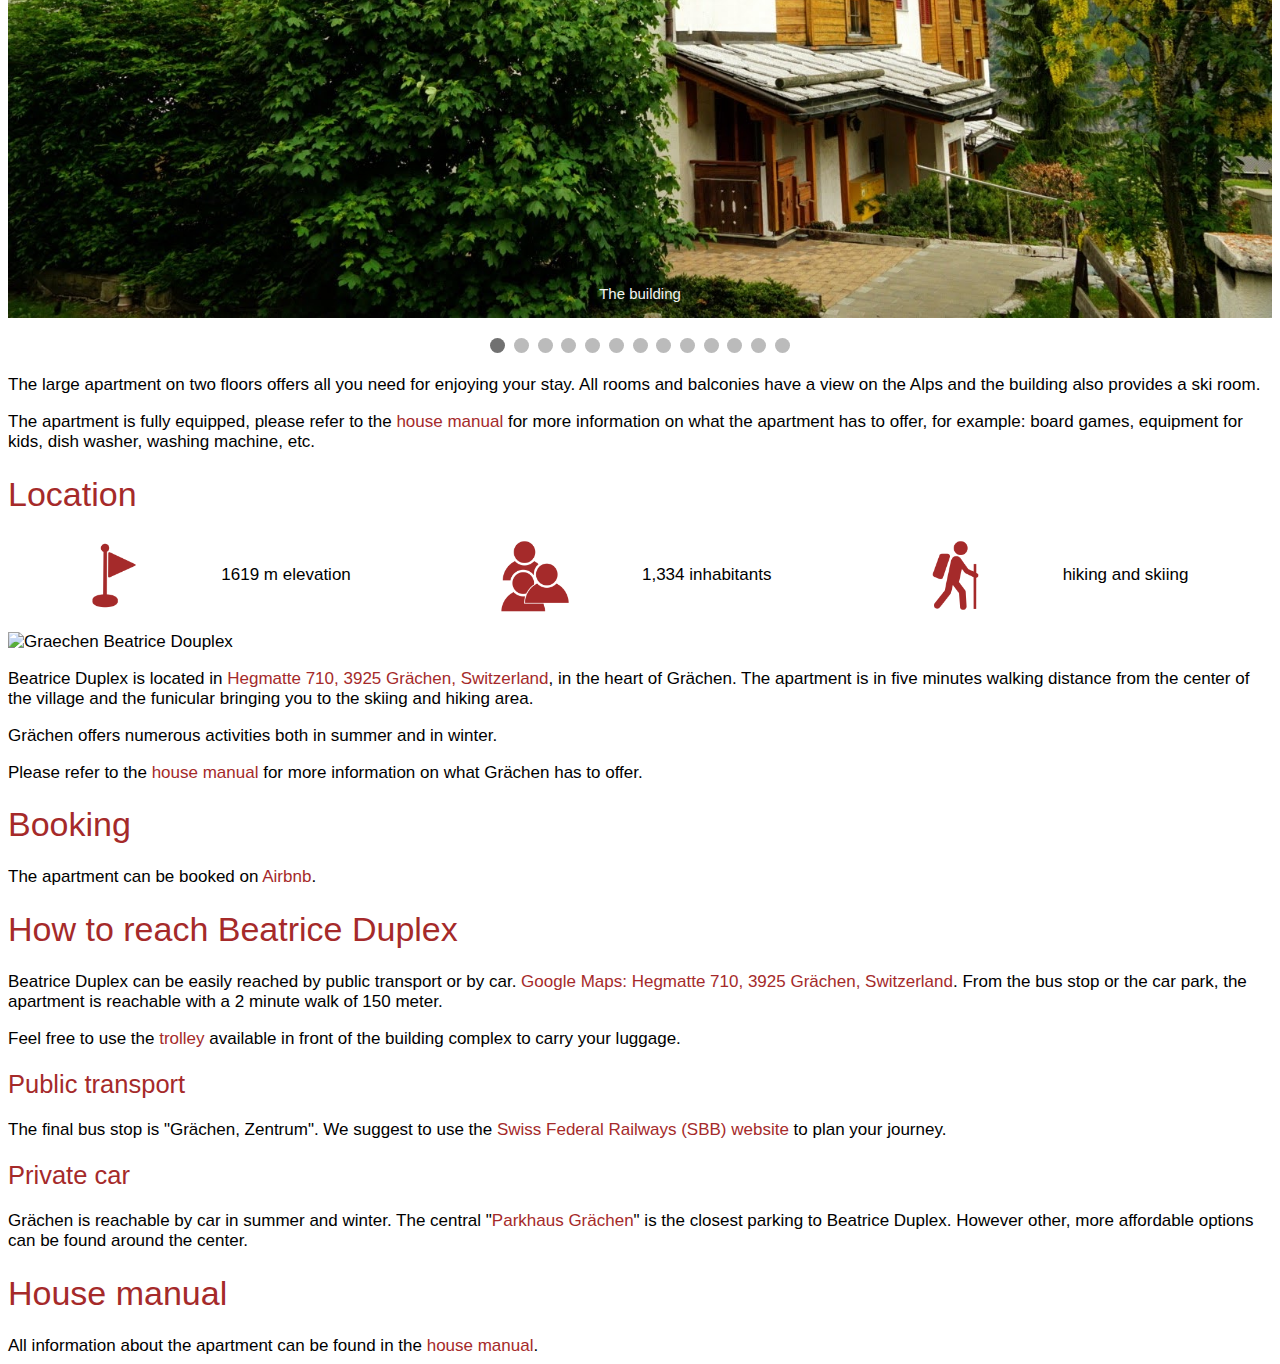
==== commit aee76f28: "Add files via upload" ====
--- a/index.html
+++ b/index.html
@@ -5,12 +5,12 @@
 and open the template in the editor.
 -->
 <html>
-    <head>
+    
         <title>Beatrice Duplex</title><!-- tab title -->
         <link rel="stylesheet" href="stylesRiS.css"><!-- RiS style -->
         <meta charset="UTF-8">
         <meta name="viewport" content="width=device-width, initial-scale=1.0">
-    </head>
+    
     <body>
 
         <h1 class="title">Beatrice Duplex</h1>
@@ -204,7 +204,7 @@
         <script src="jsSlideShow.js"></script>
 
         <p> The large apartment on two floors offers all you need for enjoying your stay.
-            All rooms and balconies have a view on the Alps, and the building also provides a ski room.
+            All rooms and balconies have a view on the Alps and the building also provides a ski room.
         </p>
 
         <p>
@@ -250,26 +250,26 @@
 
 
         <h1 id="booking">Booking</h1>
-        The apartment can be booked on <a href="https://www.airbnb.co.uk/rooms/699808112549027459?check_in=2022-09-08&check_out=2022-09-13&guests=1&adults=1&s=67&unique_share_id=b99619a6-0c37-45b2-b2c3-19018f0fec6b" target="_blank">Airbnb</a>.
+        The apartment can be booked on <a href="https://www.airbnb.ch/rooms/699808112549027459" target="_blank">Airbnb</a>.
 
 
         <h1 id="howToReach">How to reach Beatrice Duplex</h1>
         Beatrice Duplex can be easily reached by public transport or by car.
         <a href="https://www.google.ch/maps/place/46%C2%B011'53.0%22N+7%C2%B050'19.1%22E/@46.1980573,7.8380907,19z/data=!3m1!4b1!4m5!3m4!1s0x0:0x433d6845b68dfb61!8m2!3d46.1980573!4d7.8386379" target="_blank">
             Google Maps: Hegmatte 710, 3925 Grächen, Switzerland</a>.
-        From the bus stop or the car park, the apartment is reachable with a 2 minutes walk of 150 meter. 
-
-        <p>
-            Feel free to use the <a href="houseManual.html#HouseManual_Trolley" target="_blank">trolley</a> available in front of the building to carry your luggage.
+        From the bus stop or the car park, the apartment is reachable with a 2 minute walk of 150 meter. 
+
+        <p>
+            Feel free to use the <a href="houseManual.html#HouseManual_Trolley" target="_blank">trolley</a> available in front of the building complex to carry your luggage.
         </p>
 
         <h2>Public transport</h2> 
-        The final bus stop is "Grächen, Post".
+        The final bus stop is "Grächen, Zentrum".
         We suggest to use the <a href="https://www.sbb.ch/en" target="_blank">Swiss Federal Railways (SBB) website</a> to plan your journey.
 
         <h2>Private car</h2>
         Grächen is reachable by car in summer and winter.
-        The central "<a href="https://www.google.ch/maps/place/Parkhaus+Gr%C3%A4chen/@46.1975485,7.8381916,18z/data=!4m22!1m16!4m15!1m6!1m2!1s0x478f40910819bbf1:0xd77069975ff9c9c6!2sParkhaus+Gr%C3%A4chen!2m2!1d7.8394723!2d46.1973441!1m6!1m2!1s0x478f4091b676a4ab:0x159057886fe4dd62!2sBeatrice+Relax!2m2!1d7.8386003!2d46.1980609!3e2!3m4!1s0x478f40910819bbf1:0xd77069975ff9c9c6!8m2!3d46.1973441!4d7.8394723?hl=en" target="_blank">Parkhaus Grächen</a>" is the closest parking to Beatrice Duplex.
+        The central "<a href="https://www.google.ch/maps/place/Parkhaus+Gr%C3%A4chen/@46.1975485,7.8381916,18z/data=!4m22!1m16!4m15!1m6!1m2!1s0x478f40910819bbf1:0xd77069975ff9c9c6!2sParkhaus+Gr%C3%A4chen!2m2!1d7.8394723!2d46.1973441!1m6!1m2!1s0x478f4091b676a4ab:0x159057886fe4dd62!2sBeatrice+Relax!2m2!1d7.8386003!2d46.1980609!3e2!3m4!1s0x478f40910819bbf1:0xd77069975ff9c9c6!8m2!3d46.1973441!4d7.8394723?hl=en" target="_blank">Parkhaus Grächen</a>" is the closest parking to Beatrice Duplex. However other, more affordable options can be found around the center.
         
         
         <h1></h1>
